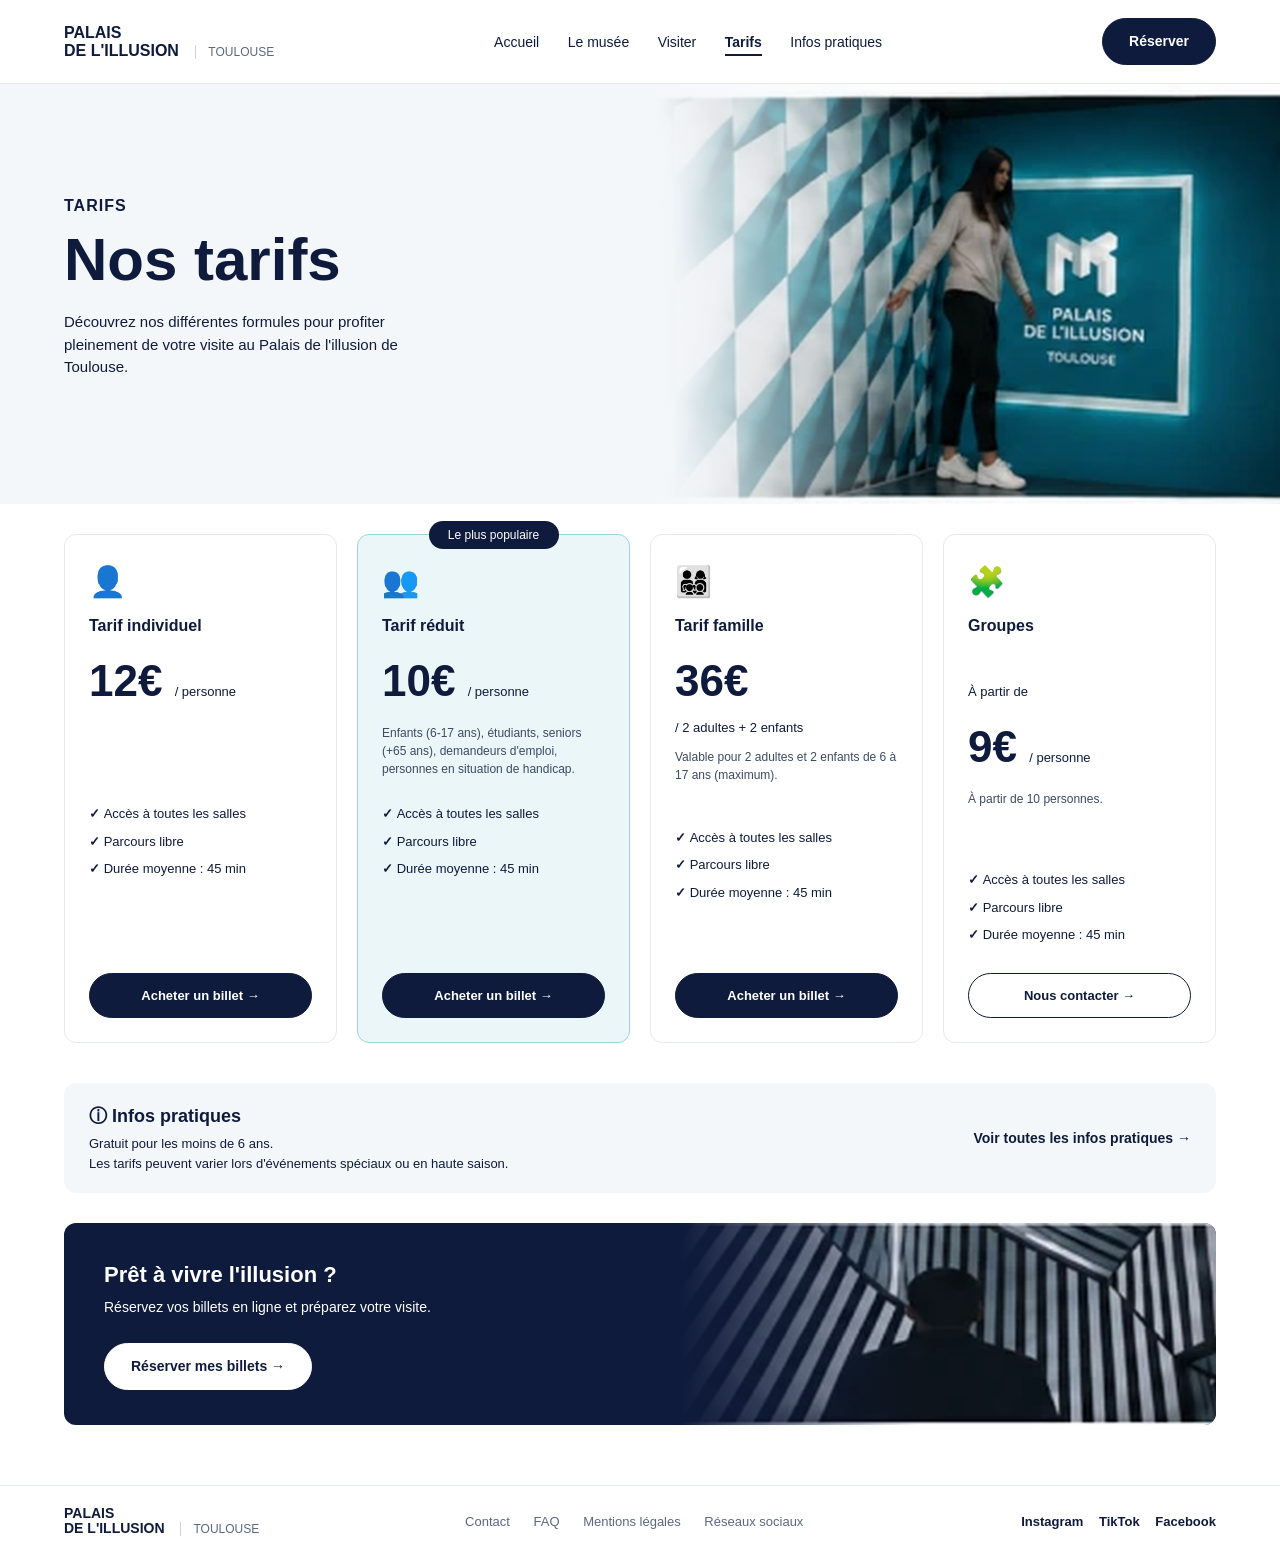
==== tarifs.html @ 4b6b39b4 "premiere version du site" ====
<!DOCTYPE html>
<html lang="fr">
<head>
  <meta charset="UTF-8">
  <meta name="viewport" content="width=device-width, initial-scale=1.0">
  <title>Tarifs - Palais de l'Illusion</title>
  <link rel="stylesheet" href="style.css">
</head>
<body>

  <!-- ========== EN-TÊTE ========== -->
  <header class="header">
    <div class="logo">
      PALAIS<br>DE L'ILLUSION
      <small>TOULOUSE</small>
    </div>

    <nav class="menu">
      <a href="index.html">Accueil</a>
      <a href="#">Le musée</a>
      <a href="#">Visiter</a>
      <a href="tarifs.html" class="actif">Tarifs</a>
      <a href="#">Infos pratiques</a>
    </nav>

    <a href="#" class="btn">Réserver</a>
  </header>

  <!-- ========== TITRE + PHOTO ========== -->
  <section class="hero">
    <div class="hero-texte">
      <p class="surtitre">TARIFS</p>
      <h1>Nos tarifs</h1>
      <p>Découvrez nos différentes formules pour profiter pleinement de votre visite au Palais de l'illusion de Toulouse.</p>
    </div>

    <div class="hero-image">
      <img src="images/hero-tarifs.jpg" alt="Salle de l'illusion">
    </div>
  </section>

  <!-- ========== LES 4 TARIFS ========== -->
  <section class="tarifs">

    <!-- Carte 1 : tarif individuel -->
    <div class="tarif">
      <div class="icone">👤</div>
      <h3>Tarif individuel</h3>
      <p class="prix">12€ <small>/ personne</small></p>
      <p class="petit">&nbsp;</p>
      <ul>
        <li>Accès à toutes les salles</li>
        <li>Parcours libre</li>
        <li>Durée moyenne : 45 min</li>
      </ul>
      <a href="#" class="btn">Acheter un billet &rarr;</a>
    </div>

    <!-- Carte 2 : tarif réduit (mise en avant) -->
    <div class="tarif populaire">
      <div class="badge">Le plus populaire</div>
      <div class="icone">👥</div>
      <h3>Tarif réduit</h3>
      <p class="prix">10€ <small>/ personne</small></p>
      <p class="petit">Enfants (6-17 ans), étudiants, seniors (+65 ans), demandeurs d'emploi, personnes en situation de handicap.</p>
      <ul>
        <li>Accès à toutes les salles</li>
        <li>Parcours libre</li>
        <li>Durée moyenne : 45 min</li>
      </ul>
      <a href="#" class="btn">Acheter un billet &rarr;</a>
    </div>

    <!-- Carte 3 : tarif famille -->
    <div class="tarif">
      <div class="icone">👨‍👩‍👧‍👦</div>
      <h3>Tarif famille</h3>
      <p class="prix">36€ <small class="ligne">/ 2 adultes + 2 enfants</small></p>
      <p class="petit">Valable pour 2 adultes et 2 enfants de 6 à 17 ans (maximum).</p>
      <ul>
        <li>Accès à toutes les salles</li>
        <li>Parcours libre</li>
        <li>Durée moyenne : 45 min</li>
      </ul>
      <a href="#" class="btn">Acheter un billet &rarr;</a>
    </div>

    <!-- Carte 4 : groupes -->
    <div class="tarif">
      <div class="icone">🧩</div>
      <h3>Groupes</h3>
      <p class="prix"><small>À partir de</small><br>9€ <small>/ personne</small></p>
      <p class="petit">À partir de 10 personnes.</p>
      <ul>
        <li>Accès à toutes les salles</li>
        <li>Parcours libre</li>
        <li>Durée moyenne : 45 min</li>
      </ul>
      <a href="#" class="btn btn-contour">Nous contacter &rarr;</a>
    </div>

  </section>

  <!-- ========== INFOS PRATIQUES ========== -->
  <section class="infos">
    <div>
      <h3>ⓘ Infos pratiques</h3>
      <p>Gratuit pour les moins de 6 ans.</p>
      <p>Les tarifs peuvent varier lors d'événements spéciaux ou en haute saison.</p>
    </div>
    <a href="#" class="lien">Voir toutes les infos pratiques &rarr;</a>
  </section>

  <!-- ========== BANDEAU RÉSERVATION ========== -->
  <section class="cta">
    <div class="cta-texte">
      <h3>Prêt à vivre l'illusion ?</h3>
      <p>Réservez vos billets en ligne et préparez votre visite.</p>
      <a href="#" class="btn btn-blanc">Réserver mes billets &rarr;</a>
    </div>

    <div class="cta-image">
      <img src="images/cta.jpg" alt="">
    </div>
  </section>

  <!-- ========== PIED DE PAGE ========== -->
  <footer class="footer">
    <div class="logo">
      PALAIS<br>DE L'ILLUSION
      <small>TOULOUSE</small>
    </div>

    <div class="footer-liens">
      <a href="#">Contact</a>
      <a href="#">FAQ</a>
      <a href="#">Mentions légales</a>
      <a href="#">Réseaux sociaux</a>
    </div>

    <div class="reseaux">
      <a href="#">Instagram</a>
      <a href="#">TikTok</a>
      <a href="#">Facebook</a>
    </div>
  </footer>

</body>
</html>
---- style.css ----
/* ==========================================
   STYLE COMMUN - Palais de l'Illusion
   ========================================== */

/* Réglages de base de la page */
body {
  margin: 0;
  font-family: Arial, Helvetica, sans-serif;
  color: #0f1b3d;
  background: #ffffff;
  line-height: 1.5;
}

a {
  color: inherit;
  text-decoration: none;
}

img {
  display: block;
  width: 100%;
  height: 100%;
  object-fit: cover;
}

h1 {
  font-size: 60px;
  font-weight: bold;
  line-height: 1.05;
  margin: 10px 0 20px 0;
}

h2 {
  font-size: 34px;
  margin: 0 0 15px 0;
}

h3 {
  font-size: 18px;
  margin: 0 0 8px 0;
}

p {
  margin: 0 0 15px 0;
}

/* ==========================================
   EN-TÊTE (logo + menu + bouton)
   ========================================== */
.header {
  display: flex;
  justify-content: space-between;
  align-items: center;
  padding: 18px 5%;
  border-bottom: 1px solid #e5eaf0;
}

.logo {
  font-weight: bold;
  font-size: 16px;
  line-height: 1.1;
}

.logo small {
  font-weight: normal;
  font-size: 12px;
  color: #5b6880;
  margin-left: 12px;
  padding-left: 12px;
  border-left: 1px solid #ccd3de;
}

.menu a {
  margin: 0 12px;
  font-size: 14px;
  padding-bottom: 4px;
}

.menu a.actif {
  font-weight: bold;
  border-bottom: 2px solid #0f1b3d;
}

/* ==========================================
   BOUTONS
   ========================================== */
.btn {
  display: inline-block;
  background: #0f1b3d;
  color: #ffffff;
  padding: 12px 26px;
  border-radius: 30px;
  font-size: 14px;
  font-weight: bold;
  border: 1px solid #0f1b3d;
}

.btn-blanc {
  background: #ffffff;
  color: #0f1b3d;
  border: 1px solid #ffffff;
}

.btn-contour {
  background: #ffffff;
  color: #0f1b3d;
  border: 1px solid #0f1b3d;
}

.lien {
  font-size: 14px;
  font-weight: bold;
}

/* ==========================================
   HERO (grand bandeau du haut)
   ========================================== */
.hero {
  display: flex;
  background: #f4f7fa;
}

.hero-texte {
  flex: 1;
  padding: 60px 5%;
  display: flex;
  flex-direction: column;
  justify-content: center;
}

.hero-texte .surtitre {
  font-size: 16px;
  font-weight: bold;
  letter-spacing: 1px;
  margin: 0;
}

.hero-texte p {
  font-size: 15px;
  max-width: 380px;
}

.hero-texte .btn {
  align-self: flex-start;
  margin-top: 10px;
}

.hero-image {
  flex: 1.2;
  min-height: 420px;
  background: #2a8fa0;
  position: relative;
}

/* Fondu : la photo s'estompe vers la gauche, dans la couleur du fond */
.hero-image::after {
  content: "";
  position: absolute;
  top: 0;
  left: 0;
  bottom: 0;
  width: 40%;
  background: linear-gradient(to right, #f4f7fa, rgba(244, 247, 250, 0));
}

/* ==========================================
   SECTION "À LA UNE"
   ========================================== */
.section {
  padding: 60px 5%;
}

.une {
  display: flex;
  align-items: center;
  gap: 40px;
}

.une-texte {
  flex: 1;
}

.une-texte p {
  font-size: 15px;
}

.cartes {
  flex: 2;
  display: flex;
  gap: 20px;
}

.carte {
  flex: 1;
  background: #ffffff;
  border-radius: 12px;
  overflow: hidden;
  box-shadow: 0 2px 10px rgba(0, 0, 0, 0.06);
}

.carte-image {
  height: 160px;
  background: #cfd8e3;
}

.carte-texte {
  padding: 16px;
}

.carte-texte p {
  font-size: 13px;
  margin: 0;
}

/* ==========================================
   SECTION "NOS EXPÉRIENCES"
   ========================================== */
.fond-gris {
  background: #f4f7fa;
}

.experiences {
  display: flex;
  align-items: center;
  gap: 40px;
}

.experiences-texte {
  flex: 1;
}

.experiences-texte p {
  font-size: 15px;
}

.experiences-colonnes {
  flex: 2;
  display: flex;
}

.exp-colonne {
  flex: 1;
  text-align: center;
  padding: 0 25px;
  border-left: 1px solid #dde3ea;
}

.exp-colonne:first-child {
  border-left: none;
}

.exp-icone {
  font-size: 40px;
  margin-bottom: 10px;
}

.exp-colonne h3 {
  font-size: 15px;
}

.exp-colonne p {
  font-size: 13px;
  color: #3d4a63;
}

/* ==========================================
   BANDEAU "PRÊT À VIVRE L'ILLUSION ?"
   ========================================== */
.cta {
  display: flex;
  margin: 0 5% 60px 5%;
  background: #0f1b3d;
  color: #ffffff;
  border-radius: 12px;
  overflow: hidden;
  min-height: 150px;
}

.cta-texte {
  flex: 1;
  padding: 35px 40px;
  display: flex;
  flex-direction: column;
  justify-content: center;
}

.cta-texte h3 {
  font-size: 22px;
  margin: 0 0 6px 0;
}

.cta-texte p {
  font-size: 14px;
}

.cta-texte .btn-blanc {
  align-self: flex-start;
  margin-top: 10px;
}

.cta-image {
  flex: 1;
  background: #555555;
  position: relative;
}

/* Fondu : la photo s'assombrit vers la gauche, dans la couleur du bandeau */
.cta-image::after {
  content: "";
  position: absolute;
  top: 0;
  left: 0;
  bottom: 0;
  width: 45%;
  background: linear-gradient(to right, #0f1b3d, rgba(15, 27, 61, 0));
}

/* ==========================================
   PIED DE PAGE
   ========================================== */
.footer {
  display: flex;
  justify-content: space-between;
  align-items: center;
  padding: 20px 5%;
  border-top: 1px solid #e5eaf0;
  font-size: 13px;
}

.footer .logo {
  font-size: 14px;
}

.footer-liens a {
  margin: 0 10px;
  color: #5b6880;
}

.reseaux a {
  margin-left: 12px;
  font-weight: bold;
}

/* ==========================================
   PAGE TARIFS
   ========================================== */
.titre-page {
  padding: 50px 5% 20px 5%;
}

.titre-page .surtitre {
  font-size: 16px;
  font-weight: bold;
  letter-spacing: 1px;
  margin: 0;
}

.titre-page p {
  font-size: 15px;
  max-width: 380px;
}

.tarifs {
  display: flex;
  gap: 20px;
  padding: 30px 5% 10px 5%;
}

.tarif {
  flex: 1;
  position: relative;
  background: #ffffff;
  border: 1px solid #e5eaf0;
  border-radius: 12px;
  padding: 24px;
  display: flex;
  flex-direction: column;
}

.tarif.populaire {
  background: #eaf6f8;
  border: 1px solid #9fd3dc;
}

.tarif .badge {
  position: absolute;
  top: -14px;
  left: 50%;
  margin-left: -65px;
  width: 130px;
  text-align: center;
  background: #0f1b3d;
  color: #ffffff;
  font-size: 12px;
  padding: 5px 0;
  border-radius: 20px;
}

.tarif .icone {
  font-size: 30px;
  margin-bottom: 10px;
}

.tarif h3 {
  font-size: 16px;
  margin-bottom: 10px;
}

.prix {
  font-size: 44px;
  font-weight: bold;
  margin: 0;
}

.prix small {
  font-size: 13px;
  font-weight: normal;
}

.prix .ligne {
  display: block;
  margin-top: 4px;
}

.tarif .petit {
  font-size: 12px;
  color: #3d4a63;
  min-height: 60px;
  margin: 10px 0;
}

.tarif ul {
  list-style: none;
  padding: 0;
  margin: 10px 0 20px 0;
  font-size: 13px;
}

.tarif li {
  margin-bottom: 8px;
}

.tarif li::before {
  content: "✓ ";
  font-weight: bold;
}

.tarif .btn {
  margin-top: auto;
  text-align: center;
  font-size: 13px;
}

.infos {
  display: flex;
  align-items: center;
  justify-content: space-between;
  margin: 30px 5%;
  padding: 20px 25px;
  background: #f4f7fa;
  border-radius: 12px;
}

.infos h3 {
  margin-bottom: 4px;
}

.infos p {
  font-size: 13px;
  margin: 0;
}

/* ==========================================
   ADAPTATION TÉLÉPHONE (écrans étroits)
   ========================================== */
@media (max-width: 800px) {
  .header {
    flex-direction: column;
    gap: 12px;
  }

  h1 {
    font-size: 38px;
  }

  .hero,
  .une,
  .experiences,
  .cta,
  .tarifs,
  .infos {
    flex-direction: column;
  }

  .cartes,
  .experiences-colonnes {
    flex-direction: column;
    gap: 20px;
  }

  .exp-colonne {
    border-left: none;
    border-top: 1px solid #dde3ea;
    padding: 20px 0;
  }

  .exp-colonne:first-child {
    border-top: none;
  }

  .cta-image {
    min-height: 180px;
  }

  .hero-image {
    min-height: 260px;
  }
}
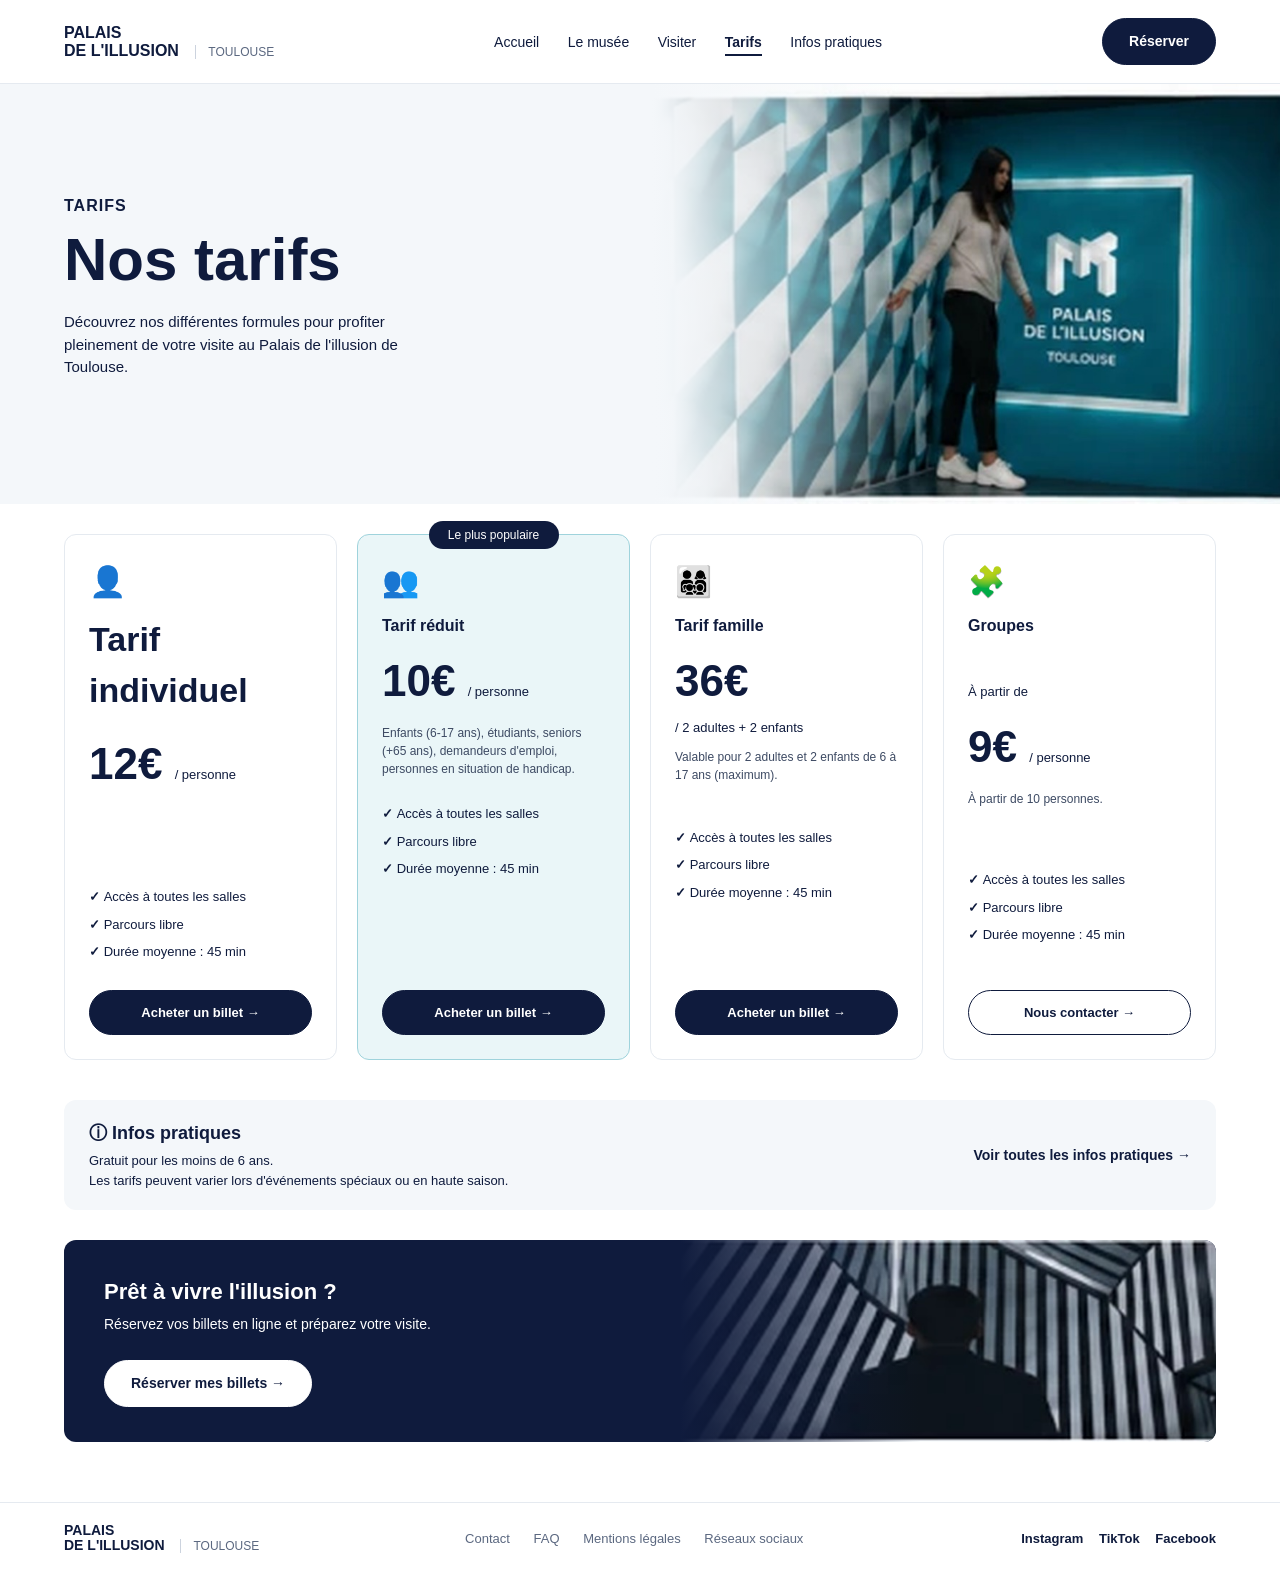
==== commit eef6d0b6: "passage verification W3C" ====
--- a/tarifs.html
+++ b/tarifs.html
@@ -45,7 +45,7 @@
     <!-- Carte 1 : tarif individuel -->
     <div class="tarif">
       <div class="icone">👤</div>
-      <h3>Tarif individuel</h3>
+      <h2>Tarif individuel</h2>
       <p class="prix">12€ <small>/ personne</small></p>
       <p class="petit">&nbsp;</p>
       <ul>
